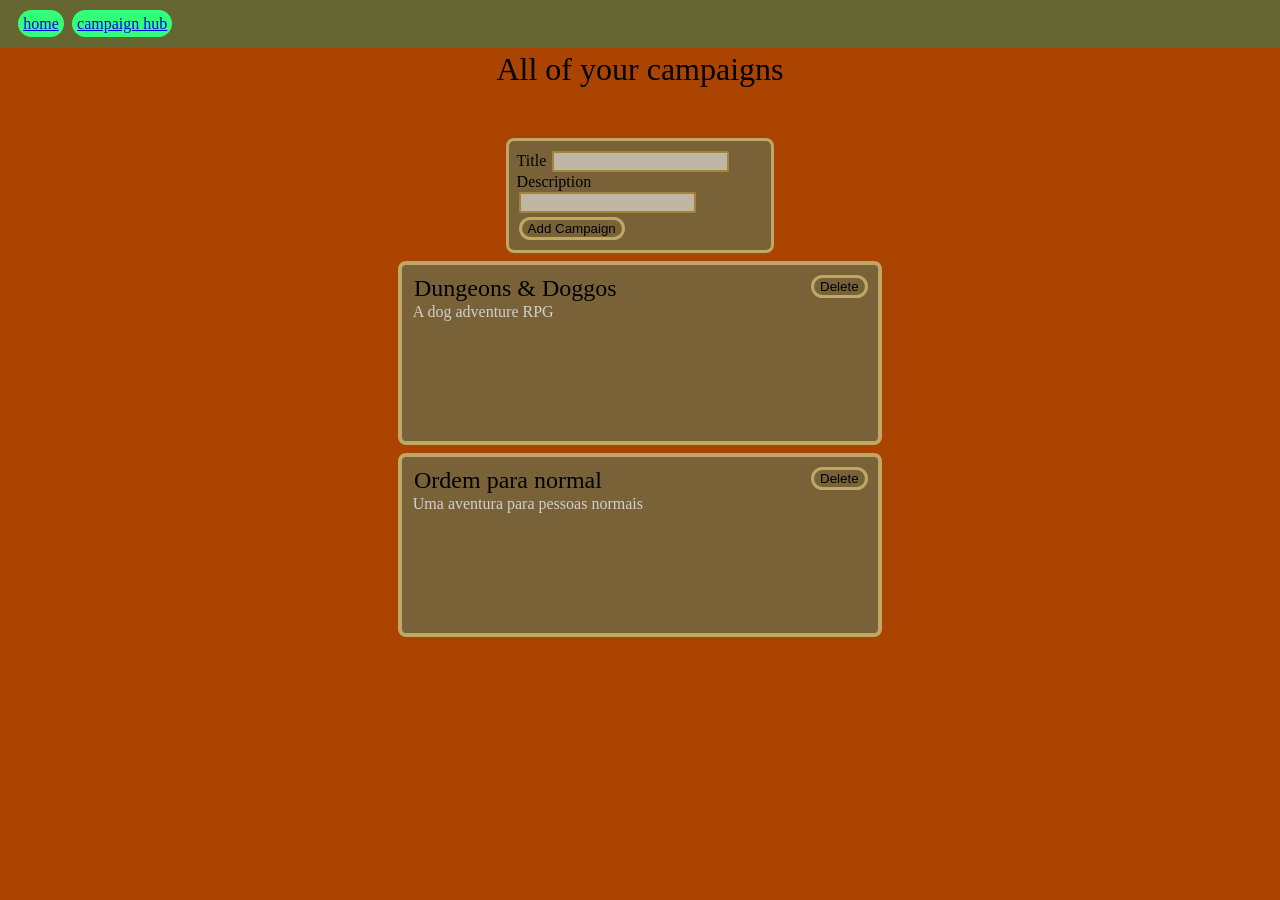
==== campaign-hub.html @ 593c9780 "feat: better style for campaign hub" ====
<!DOCTYPE html>
<html lang="en">
    <head>
        <meta charset="UTF-8">
        <meta name="viewport" content="width=device-width, initial-scale=1">
        <title></title>
        <link href="css/reset.css" rel="stylesheet">
        <link href="css/style.css" rel="stylesheet">
        <link href="css/pages/campaign-hub.css" rel="stylesheet">

        <script type="module" src="js/pages/campaign-hub.js"></script>
    </head>
    <body>
        <header>
            <a href="index.html">home</a>
            <a href="campaign-hub.html">campaign hub</a>
        </header>

        <main>
            <h1>All of your campaigns</h1>
            <section>
                <div class="margin">
                    <form id="add-campaign-form">
                        <div>
                            <label for="add-campaign-title">Title</label>
                            <input
                                type="text"
                                id="add-campaign-title"
                                name="title"
                                required
                            >
                        </div>

                        <div>
                            <label for="add-campaign-description">Description</label>
                            <input
                                type="text"
                                id="add-campaign-description"
                                name="description"
                                required
                            >
                        </div>

                        <button type="submit">Add Campaign</button>
                    </form>

                    <div id="campaign-list"></div>
                </div>
            </section>
        </main>
    </body>
</html>
---- css/style.css ----
body {
    background-color: #A40;
}

h1 {
	font-size: 2rem;
}

h2 {
	font-size: 1.5rem;
}

h1, h2, h3, h4, h5, h6, p, span, a, button, input {
	margin: 0.15em;
}

header {
	padding: 1rem;
	background-color: #663;
}

header a {
    background-color: #3F7;
    border-radius: 2rem;
    padding: 0.3rem;
}
---- css/pages/campaign-hub.css ----
button {
	background-color: #7a6238;
	border: 0.2rem solid #bfa867;
	border-radius: 1rem;
}

button:hover {
	background-color: #Aa9268;
}

input {
	background-color: #bfb6a6;
	border: 0.15rem solid #a18538;
	border-radius: 0.1rem;
}

main h1 {
	text-align: center;
}

main section{
	padding: 0.5rem;
	margin: 0 20% 0 20%;
}

.margin {
	margin: 2.5rem;
}

#campaign-list {
	display: flex;
	align-items: center;
	flex-direction: column;
	gap: 0.5rem;
	padding: 0.5rem;
}

.campaign-card {
	padding: 0.5rem;
	border-radius: 0.5rem;
	border: 0.3rem solid #bfa867;
	background-color: #7a6238;
	height: 7rem;

	position: relative;

	p {
		color: #CFCFCF;
	}

	.oncorner {
		position: absolute; 
		right: 0.5rem;
		top: 0.5rem;
	}

	width: min(30rem,70%);
	height: 10rem;
}

.campaign-card {
    cursor: pointer;

    transition: transform 0.2s;
}

.campaign-card:hover {
    transform: translateY(-2px) scale(1.02);

}

#add-campaign-form {
	padding: 0.5rem;
	border-radius: 0.5rem;
	border: 0.2rem solid #bfa867;
	background-color: #7a6238;


	margin: 0 30% 0 30%;
	position: sticky;
	top: 0.5rem;
	z-index: 999; 
}
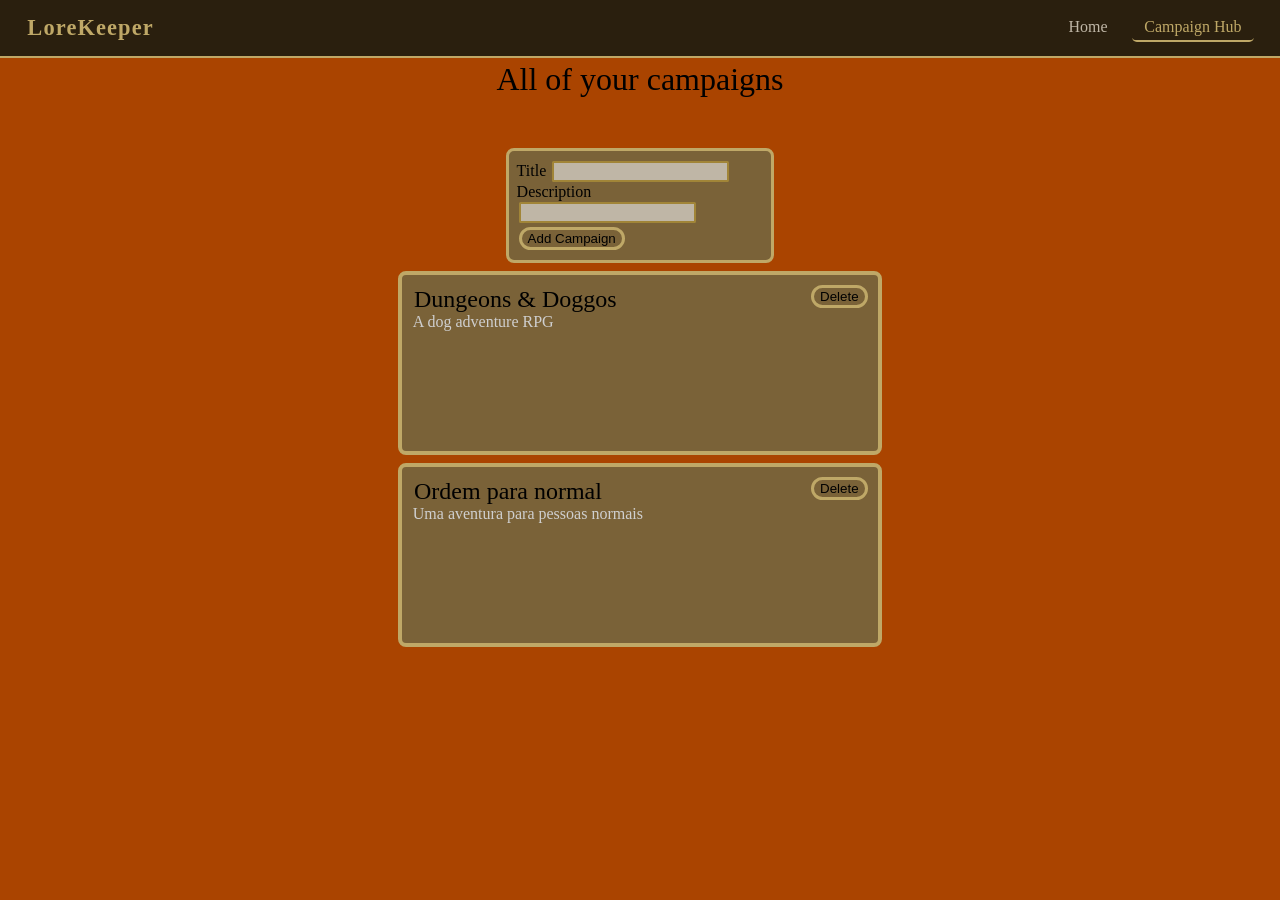
==== commit f4e47097: "feat: enhanced header" ====
--- a/campaign-hub.html
+++ b/campaign-hub.html
@@ -12,8 +12,11 @@
     </head>
     <body>
         <header>
-            <a href="index.html">home</a>
-            <a href="campaign-hub.html">campaign hub</a>
+            <a class="brand" href="index.html">LoreKeeper</a>
+            <nav>
+                <a href="index.html">Home</a>
+                <a class="active" href="campaign-hub.html">Campaign Hub</a>
+            </nav>
         </header>
 
         <main>
--- a/css/style.css
+++ b/css/style.css
@@ -15,12 +15,41 @@
 }
 
 header {
-	padding: 1rem;
-	background-color: #663;
+    padding: 0.75rem 1.5rem;
+    background-color: #2a1f0e;
+    border-bottom: 0.15rem solid #bfa867;
+    display: flex;
+    align-items: center;
+    justify-content: space-between;
 }
 
-header a {
-    background-color: #3F7;
-    border-radius: 2rem;
-    padding: 0.3rem;
+header .brand {
+    color: #bfa867;
+    font-size: 1.4rem;
+    font-weight: bold;
+    text-decoration: none;
+    letter-spacing: 0.05em;
 }
+
+header nav {
+    display: flex;
+    gap: 0.5rem;
+}
+
+header nav a {
+    color: #bfb6a6;
+    text-decoration: none;
+    padding: 0.3rem 0.75rem;
+    border-radius: 0.3rem;
+    transition: background-color 0.15s, color 0.15s;
+}
+
+header nav a:hover {
+    background-color: #7a6238;
+    color: #f0e8d0;
+}
+
+header nav a.active {
+    color: #bfa867;
+    border-bottom: 0.15rem solid #bfa867;
+}
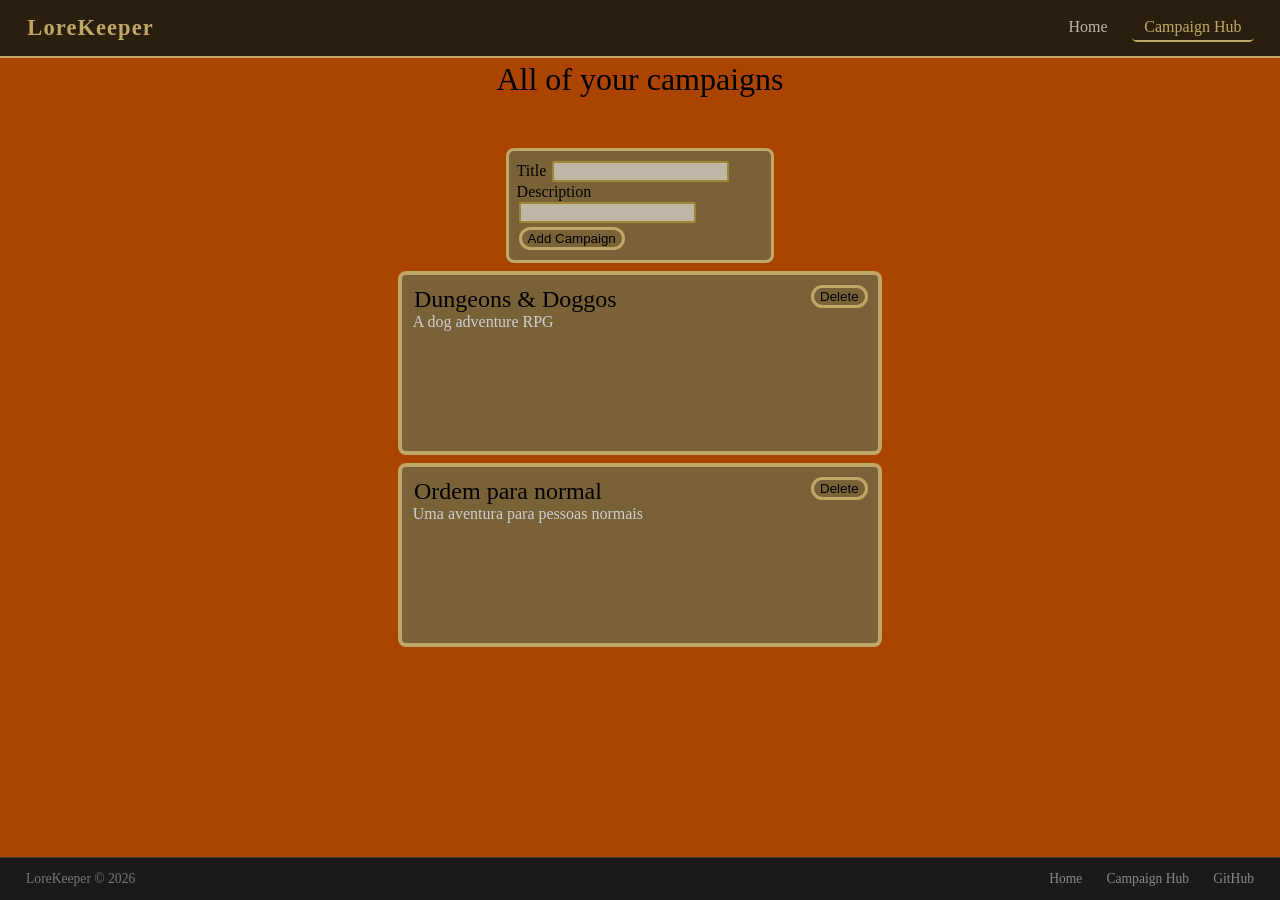
==== commit 0d77dd73: "feat: footer added" ====
--- a/campaign-hub.html
+++ b/campaign-hub.html
@@ -51,6 +51,15 @@
                 </div>
             </section>
         </main>
+
+        <footer>
+            <span>LoreKeeper &copy; 2026</span>
+            <nav>
+                <a href="index.html">Home</a>
+                <a href="campaign-hub.html">Campaign Hub</a>
+                <a href="https://github.com/Thales3006/LoreKeeper" target="_blank" rel="noopener">GitHub</a>
+            </nav>
+        </footer>
     </body>
 </html>
 
--- a/css/style.css
+++ b/css/style.css
@@ -1,5 +1,35 @@
 body {
     background-color: #A40;
+    display: flex;
+    flex-direction: column;
+    min-height: 100vh;
+}
+
+footer {
+    margin-top: auto;
+    padding: 0.75rem 1.5rem;
+    background-color: #1c1a18;
+    border-top: 0.1rem solid #3a3a3a;
+    color: #777;
+    font-size: 0.85rem;
+    display: flex;
+    align-items: center;
+    justify-content: space-between;
+}
+
+footer a {
+    color: #888;
+    text-decoration: none;
+    transition: color 0.15s;
+}
+
+footer a:hover {
+    color: #bfb6a6;
+}
+
+footer nav {
+    display: flex;
+    gap: 1.25rem;
 }
 
 h1 {
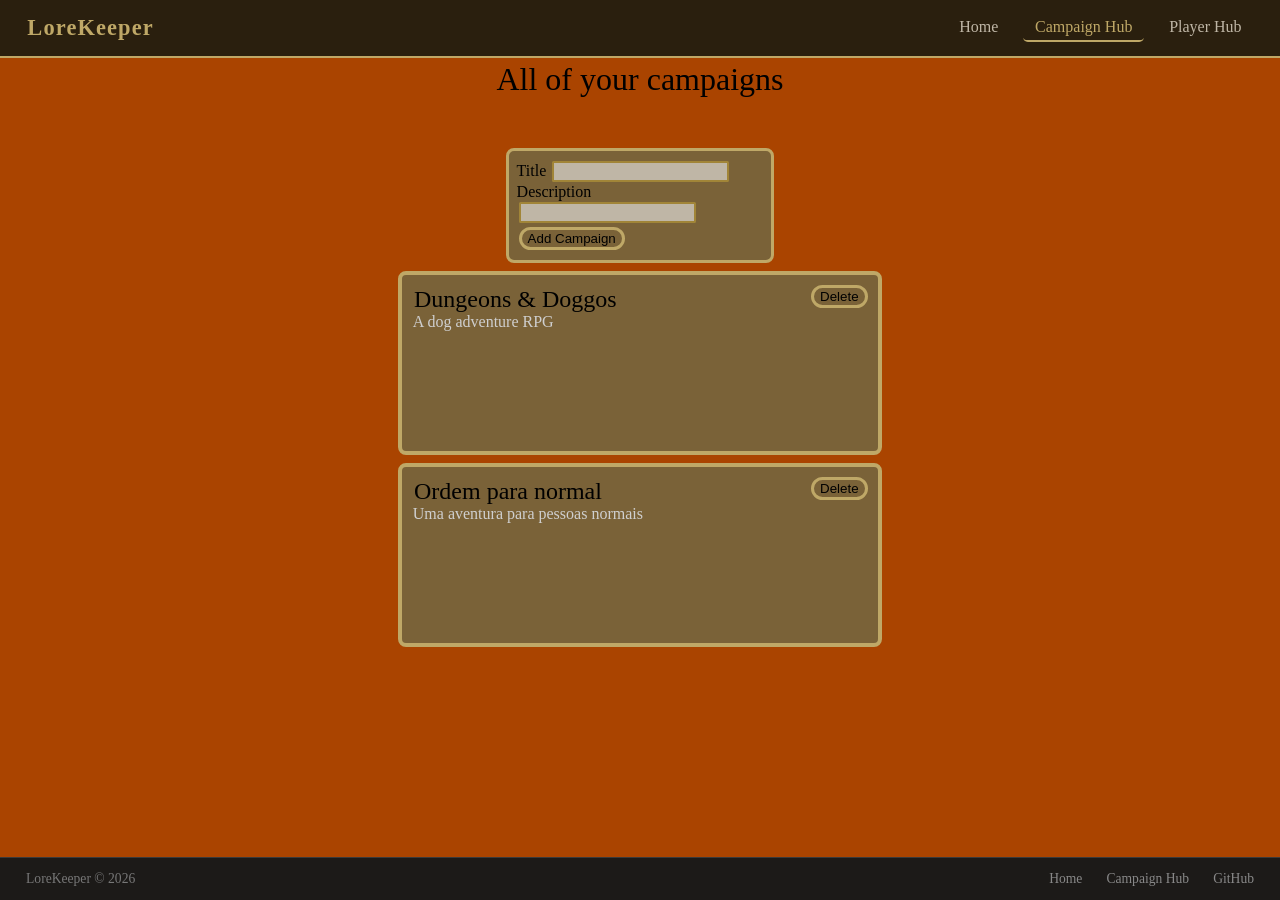
==== commit 6fe0ce30: "feat: initial implementation for player page and player CRUD" ====
--- a/campaign-hub.html
+++ b/campaign-hub.html
@@ -16,6 +16,7 @@
             <nav>
                 <a href="index.html">Home</a>
                 <a class="active" href="campaign-hub.html">Campaign Hub</a>
+                <a href="player-hub.html">Player Hub</a>
             </nav>
         </header>
 
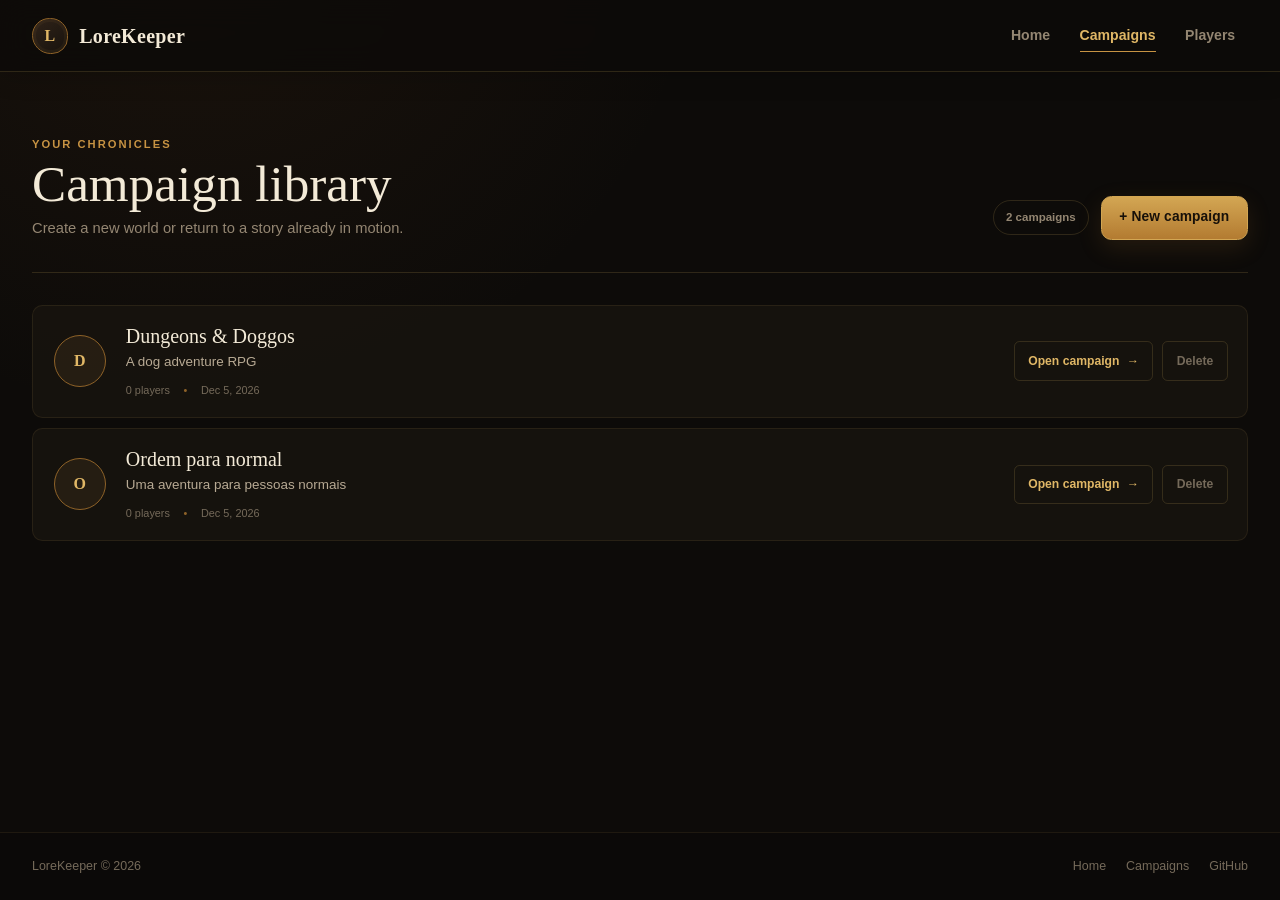
==== commit 8c66641e: "feat: implement dashboard" ====
--- a/campaign-hub.html
+++ b/campaign-hub.html
@@ -3,64 +3,81 @@
     <head>
         <meta charset="UTF-8">
         <meta name="viewport" content="width=device-width, initial-scale=1">
-        <title></title>
+        <meta name="description" content="Create and manage your tabletop campaigns with LoreKeeper.">
+        <title>Campaigns | LoreKeeper</title>
         <link href="css/reset.css" rel="stylesheet">
         <link href="css/style.css" rel="stylesheet">
-        <link href="css/pages/campaign-hub.css" rel="stylesheet">
-
-        <script type="module" src="js/pages/campaign-hub.js"></script>
+        <link href="css/pages/campaign-hub.css?v=4" rel="stylesheet">
+        <script type="module" src="js/pages/campaign-hub.js?v=4"></script>
     </head>
     <body>
-        <header>
-            <a class="brand" href="index.html">LoreKeeper</a>
-            <nav>
+        <header class="site-header">
+            <a class="brand" href="index.html" aria-label="LoreKeeper home">
+                <span class="brand-mark" aria-hidden="true">L</span>
+                <span>LoreKeeper</span>
+            </a>
+            <nav aria-label="Main navigation">
                 <a href="index.html">Home</a>
-                <a class="active" href="campaign-hub.html">Campaign Hub</a>
-                <a href="player-hub.html">Player Hub</a>
+                <a class="active" href="campaign-hub.html">Campaigns</a>
+                <a href="player-hub.html">Players</a>
             </nav>
         </header>
 
-        <main>
-            <h1>All of your campaigns</h1>
-            <section>
-                <div class="margin">
-                    <form id="add-campaign-form">
-                        <div>
-                            <label for="add-campaign-title">Title</label>
-                            <input
-                                type="text"
-                                id="add-campaign-title"
-                                name="title"
-                                required
-                            >
-                        </div>
+        <main class="hub-main">
+            <div class="page-shell">
+                <section class="page-heading">
+                    <div>
+                        <p class="eyebrow">Your chronicles</p>
+                        <h1>Campaign library</h1>
+                        <p>Create a new world or return to a story already in motion.</p>
+                    </div>
+                    <div class="heading-actions">
+                        <span id="campaign-total" class="count-badge">0 campaigns</span>
+                        <button class="button button-primary" id="open-campaign-form" type="button">+ New campaign</button>
+                    </div>
+                </section>
 
-                        <div>
-                            <label for="add-campaign-description">Description</label>
-                            <input
-                                type="text"
-                                id="add-campaign-description"
-                                name="description"
-                                required
-                            >
-                        </div>
+                <section class="campaign-library" aria-label="Your campaigns">
+                    <div id="campaign-list" class="campaign-list"></div>
+                </section>
+            </div>
+        </main>
 
-                        <button type="submit">Add Campaign</button>
-                    </form>
+        <dialog id="campaign-form-dialog" class="campaign-form-dialog" aria-labelledby="campaign-form-title">
+            <form id="add-campaign-form">
+                <div class="dialog-heading">
+                    <div>
+                        <p class="eyebrow">New adventure</p>
+                        <h2 id="campaign-form-title">Create a campaign</h2>
+                        <p>Start with the essentials. Players can be added from the dashboard.</p>
+                    </div>
+                    <button class="icon-button" id="close-campaign-form" type="button" aria-label="Close form">×</button>
+                </div>
 
-                    <div id="campaign-list"></div>
+                <div class="field">
+                    <label for="add-campaign-title">Campaign title</label>
+                    <input type="text" id="add-campaign-title" name="title" maxlength="80" placeholder="The Ashen Crown" required>
                 </div>
-            </section>
-        </main>
+
+                <div class="field">
+                    <label for="add-campaign-description">Description</label>
+                    <textarea id="add-campaign-description" name="description" rows="4" maxlength="600" placeholder="What awaits your party?" required></textarea>
+                </div>
+
+                <div class="dialog-actions">
+                    <button class="button button-ghost" id="cancel-campaign-form" type="button">Cancel</button>
+                    <button class="button button-primary" type="submit">Create campaign</button>
+                </div>
+            </form>
+        </dialog>
 
         <footer>
             <span>LoreKeeper &copy; 2026</span>
-            <nav>
+            <nav aria-label="Footer navigation">
                 <a href="index.html">Home</a>
-                <a href="campaign-hub.html">Campaign Hub</a>
+                <a href="campaign-hub.html">Campaigns</a>
                 <a href="https://github.com/Thales3006/LoreKeeper" target="_blank" rel="noopener">GitHub</a>
             </nav>
         </footer>
     </body>
 </html>
-
--- a/css/style.css
+++ b/css/style.css
@@ -1,85 +1,252 @@
+:root {
+    color-scheme: dark;
+    --bg: #0d0b09;
+    --bg-soft: #12100d;
+    --surface: #191510;
+    --surface-raised: #211b15;
+    --surface-hover: #292018;
+    --cream: #f3ead7;
+    --text: #d9cfbd;
+    --text-soft: #b8aa94;
+    --text-muted: #948672;
+    --text-dim: #756a5a;
+    --gold: #c79343;
+    --gold-light: #e0b766;
+    --gold-dark: #8e6228;
+    --gold-wash: rgba(199, 147, 67, 0.09);
+    --danger: #c96d5f;
+    --danger-wash: rgba(201, 109, 95, 0.09);
+    --border: rgba(224, 183, 102, 0.16);
+    --border-subtle: rgba(224, 183, 102, 0.09);
+    --border-strong: rgba(224, 183, 102, 0.34);
+    --radius-sm: 0.35rem;
+    --radius-md: 0.65rem;
+    --radius-lg: 0.9rem;
+    --radius-xl: 1.2rem;
+    --shadow-md: 0 10px 30px rgba(0, 0, 0, 0.24);
+    --shadow-lg: 0 18px 55px rgba(0, 0, 0, 0.38);
+    --font-display: Georgia, "Times New Roman", serif;
+    --font-body: Inter, ui-sans-serif, -apple-system, BlinkMacSystemFont, "Segoe UI", sans-serif;
+}
+
+* { box-sizing: border-box; }
+
+html { scroll-behavior: smooth; }
+
 body {
-    background-color: #A40;
+    min-width: 20rem;
+    min-height: 100vh;
     display: flex;
     flex-direction: column;
-    min-height: 100vh;
-}
+    background:
+        radial-gradient(circle at 15% -10%, rgba(130, 78, 33, 0.12), transparent 32rem),
+        var(--bg);
+    color: var(--text);
+    font-family: var(--font-body);
+    line-height: 1.5;
+    -webkit-font-smoothing: antialiased;
+}
+
+button, input, textarea, select { font: inherit; }
+button, a { -webkit-tap-highlight-color: transparent; }
+
+button:focus-visible,
+a:focus-visible,
+input:focus-visible,
+textarea:focus-visible,
+select:focus-visible {
+    outline: 2px solid var(--gold-light);
+    outline-offset: 3px;
+}
+
+h1, h2, h3, h4 { color: var(--cream); }
+h1, h2 { font-family: var(--font-display); }
+h1 { font-size: clamp(2.2rem, 5vw, 4rem); line-height: 1.05; }
+h2 { font-size: clamp(1.35rem, 2.5vw, 1.75rem); line-height: 1.2; }
+
+.site-header,
+body > header {
+    position: sticky;
+    z-index: 100;
+    top: 0;
+    min-height: 4.5rem;
+    display: flex;
+    align-items: center;
+    justify-content: space-between;
+    gap: 2rem;
+    padding: 0.7rem max(1.25rem, calc((100vw - 76rem) / 2));
+    border-bottom: 1px solid var(--border);
+    background: rgba(13, 11, 9, 0.88);
+    box-shadow: 0 5px 24px rgba(0, 0, 0, 0.18);
+    backdrop-filter: blur(14px);
+}
+
+.brand {
+    display: inline-flex;
+    align-items: center;
+    gap: 0.7rem;
+    color: var(--cream);
+    font-family: var(--font-display);
+    font-size: 1.25rem;
+    font-weight: 700;
+    letter-spacing: 0.015em;
+    text-decoration: none;
+}
+
+.brand-mark {
+    width: 2.25rem;
+    height: 2.25rem;
+    display: grid;
+    place-items: center;
+    border: 1px solid var(--gold-dark);
+    border-radius: 50% 50% 46% 54%;
+    background: linear-gradient(145deg, #302319, #17120d);
+    color: var(--gold-light);
+    font-size: 1rem;
+    box-shadow: inset 0 0 0 3px rgba(199, 147, 67, 0.06);
+}
+
+body > header nav { display: flex; align-items: center; gap: 0.25rem; }
+
+body > header nav a {
+    position: relative;
+    padding: 0.55rem 0.8rem;
+    border-radius: var(--radius-sm);
+    color: var(--text-muted);
+    font-size: 0.88rem;
+    font-weight: 650;
+    text-decoration: none;
+    transition: color 160ms ease, background 160ms ease;
+}
+
+body > header nav a:hover { background: var(--gold-wash); color: var(--cream); }
+body > header nav a.active { color: var(--gold-light); }
+
+body > header nav a.active::after {
+    content: "";
+    position: absolute;
+    right: 0.8rem;
+    bottom: 0.18rem;
+    left: 0.8rem;
+    height: 1px;
+    background: var(--gold);
+}
+
+.page-shell { width: min(76rem, calc(100% - 2.5rem)); margin-inline: auto; }
+
+.eyebrow {
+    color: var(--gold);
+    font-size: 0.7rem;
+    font-weight: 800;
+    letter-spacing: 0.18em;
+    text-transform: uppercase;
+}
+
+.panel {
+    border: 1px solid var(--border);
+    border-radius: var(--radius-lg);
+    background: linear-gradient(145deg, rgba(31, 26, 20, 0.92), rgba(21, 18, 14, 0.95));
+    box-shadow: var(--shadow-md);
+}
+
+.button {
+    min-height: 2.75rem;
+    display: inline-flex;
+    align-items: center;
+    justify-content: center;
+    gap: 0.5rem;
+    padding: 0.65rem 1.1rem;
+    border: 1px solid transparent;
+    border-radius: var(--radius-md);
+    font-size: 0.86rem;
+    font-weight: 750;
+    letter-spacing: 0.01em;
+    text-decoration: none;
+    cursor: pointer;
+    transition: transform 160ms ease, border-color 160ms ease, background 160ms ease, color 160ms ease;
+}
+
+.button:hover:not(:disabled) { transform: translateY(-1px); }
+.button:disabled { cursor: not-allowed; opacity: 0.45; }
+.button-primary { border-color: #d3a653; background: linear-gradient(180deg, #d3a653, #b37b31); color: #171009; box-shadow: 0 8px 24px rgba(180, 121, 45, 0.15); }
+.button-primary:hover:not(:disabled) { background: linear-gradient(180deg, #e0b766, #c78e3d); }
+.button-secondary { border-color: var(--border-strong); background: var(--surface-raised); color: var(--gold-light); }
+.button-secondary:hover:not(:disabled), .button-ghost:hover:not(:disabled) { border-color: var(--gold-dark); background: var(--gold-wash); }
+.button-ghost { border-color: var(--border); background: transparent; color: var(--text-soft); }
+.button-danger { border-color: rgba(201, 109, 95, 0.25); background: var(--danger-wash); color: #df9387; }
+.button-danger:hover:not(:disabled) { border-color: var(--danger); background: rgba(201, 109, 95, 0.15); }
+
+.icon-button {
+    width: 2.45rem;
+    height: 2.45rem;
+    display: grid;
+    flex-shrink: 0;
+    place-items: center;
+    padding: 0;
+    border: 1px solid var(--border);
+    border-radius: 50%;
+    background: transparent;
+    color: var(--text-muted);
+    font-size: 1.35rem;
+    line-height: 1;
+    cursor: pointer;
+}
+
+.icon-button:hover { border-color: var(--border-strong); color: var(--cream); }
+
+.text-link { color: var(--gold); font-size: 0.82rem; font-weight: 700; text-decoration: none; white-space: nowrap; }
+.text-link:hover { color: var(--gold-light); }
+
+.field { display: grid; gap: 0.45rem; }
+.field label, .field legend { color: var(--cream); font-size: 0.84rem; font-weight: 700; }
+.field small { color: var(--text-dim); font-size: 0.76rem; line-height: 1.4; }
+
+input, textarea, select {
+    width: 100%;
+    border: 1px solid var(--border);
+    border-radius: var(--radius-md);
+    background: #100e0b;
+    color: var(--cream);
+    transition: border-color 160ms ease, box-shadow 160ms ease;
+}
+
+input, select { min-height: 2.85rem; padding: 0.65rem 0.8rem; }
+textarea { min-height: 7rem; padding: 0.75rem 0.8rem; line-height: 1.6; resize: vertical; }
+input::placeholder, textarea::placeholder { color: #5f5649; }
+input:hover, textarea:hover, select:hover { border-color: rgba(224, 183, 102, 0.25); }
+input:focus, textarea:focus, select:focus { border-color: var(--gold); outline: 0; box-shadow: 0 0 0 3px var(--gold-wash); }
+input:disabled, textarea:disabled, select:disabled { color: var(--text-muted); cursor: default; opacity: 0.78; }
 
 footer {
+    min-height: 4.25rem;
     margin-top: auto;
-    padding: 0.75rem 1.5rem;
-    background-color: #1c1a18;
-    border-top: 0.1rem solid #3a3a3a;
-    color: #777;
-    font-size: 0.85rem;
+    padding: 1rem max(1.25rem, calc((100vw - 76rem) / 2));
+    border-top: 1px solid var(--border-subtle);
+    background: #0b0908;
+    color: var(--text-dim);
+    font-size: 0.78rem;
     display: flex;
     align-items: center;
     justify-content: space-between;
-}
-
-footer a {
-    color: #888;
-    text-decoration: none;
-    transition: color 0.15s;
-}
-
-footer a:hover {
-    color: #bfb6a6;
-}
-
-footer nav {
-    display: flex;
-    gap: 1.25rem;
-}
-
-h1 {
-	font-size: 2rem;
-}
-
-h2 {
-	font-size: 1.5rem;
-}
-
-h1, h2, h3, h4, h5, h6, p, span, a, button, input {
-	margin: 0.15em;
-}
-
-header {
-    padding: 0.75rem 1.5rem;
-    background-color: #2a1f0e;
-    border-bottom: 0.15rem solid #bfa867;
-    display: flex;
-    align-items: center;
-    justify-content: space-between;
-}
-
-header .brand {
-    color: #bfa867;
-    font-size: 1.4rem;
-    font-weight: bold;
-    text-decoration: none;
-    letter-spacing: 0.05em;
-}
-
-header nav {
-    display: flex;
-    gap: 0.5rem;
-}
-
-header nav a {
-    color: #bfb6a6;
-    text-decoration: none;
-    padding: 0.3rem 0.75rem;
-    border-radius: 0.3rem;
-    transition: background-color 0.15s, color 0.15s;
-}
-
-header nav a:hover {
-    background-color: #7a6238;
-    color: #f0e8d0;
-}
-
-header nav a.active {
-    color: #bfa867;
-    border-bottom: 0.15rem solid #bfa867;
-}
+    gap: 1rem;
+}
+
+footer nav { display: flex; gap: 1.25rem; }
+footer a { color: var(--text-dim); text-decoration: none; }
+footer a:hover { color: var(--gold-light); }
+
+[hidden] { display: none !important; }
+
+@media (prefers-reduced-motion: reduce) {
+    *, *::before, *::after { scroll-behavior: auto !important; transition-duration: 0.01ms !important; animation-duration: 0.01ms !important; animation-iteration-count: 1 !important; }
+}
+
+@media (max-width: 600px) {
+    .site-header, body > header { min-height: 4rem; padding-inline: 1rem; gap: 0.75rem; }
+    .brand > span:last-child { display: none; }
+    body > header nav { gap: 0; }
+    body > header nav a { padding-inline: 0.55rem; font-size: 0.78rem; }
+    body > header nav a.active::after { right: 0.55rem; left: 0.55rem; }
+    .page-shell { width: min(100% - 1.5rem, 76rem); }
+    footer { align-items: flex-start; flex-direction: column; }
+}
--- a/css/pages/campaign-hub.css
+++ b/css/pages/campaign-hub.css
@@ -1,83 +1,378 @@
-button {
-	background-color: #7a6238;
-	border: 0.2rem solid #bfa867;
-	border-radius: 1rem;
-}
-
-button:hover {
-	background-color: #Aa9268;
-}
-
-input {
-	background-color: #bfb6a6;
-	border: 0.15rem solid #a18538;
-	border-radius: 0.1rem;
-}
-
-main h1 {
-	text-align: center;
-}
-
-main section{
-	padding: 0.5rem;
-	margin: 0 20% 0 20%;
-}
-
-.margin {
-	margin: 2.5rem;
-}
-
-#campaign-list {
-	display: flex;
-	align-items: center;
-	flex-direction: column;
-	gap: 0.5rem;
-	padding: 0.5rem;
+.hub-main {
+    flex: 1;
+    padding: clamp(2rem, 5vw, 4rem) 0 5rem;
+}
+
+.page-heading {
+    display: flex;
+    align-items: flex-end;
+    justify-content: space-between;
+    gap: 2rem;
+    margin-bottom: 2rem;
+    padding-bottom: 2rem;
+    border-bottom: 1px solid var(--border);
+}
+
+.page-heading h1 {
+    margin: 0.35rem 0 0.45rem;
+    font-size: clamp(2.3rem, 4vw, 3.25rem);
+    line-height: 1;
+}
+
+.page-heading > div:first-child > p:last-child {
+    max-width: 31rem;
+    color: var(--text-muted);
+    font-size: 0.92rem;
+    line-height: 1.55;
+}
+
+.heading-actions {
+    display: flex;
+    flex-shrink: 0;
+    align-items: center;
+    gap: 0.75rem;
+}
+
+.count-badge {
+    padding: 0.48rem 0.75rem;
+    border: 1px solid var(--border);
+    border-radius: 999px;
+    color: var(--text-muted);
+    font-size: 0.72rem;
+    font-weight: 700;
+    white-space: nowrap;
+}
+
+.campaign-library {
+    width: 100%;
+}
+
+.campaign-list {
+    display: grid;
+    gap: 0.65rem;
 }
 
 .campaign-card {
-	padding: 0.5rem;
-	border-radius: 0.5rem;
-	border: 0.3rem solid #bfa867;
-	background-color: #7a6238;
-	height: 7rem;
-
-	position: relative;
-
-	p {
-		color: #CFCFCF;
-	}
-
-	.oncorner {
-		position: absolute; 
-		right: 0.5rem;
-		top: 0.5rem;
-	}
-
-	width: min(30rem,70%);
-	height: 10rem;
-}
-
-.campaign-card {
+    min-width: 0;
+    display: grid;
+    grid-template-columns: minmax(0, 1fr) auto;
+    align-items: center;
+    overflow: hidden;
+    border: 1px solid var(--border-subtle);
+    border-radius: var(--radius-md);
+    background: rgba(25, 21, 16, 0.72);
+    transition: border-color 160ms ease, background 160ms ease;
+}
+
+.campaign-card:hover {
+    border-color: var(--border-strong);
+    background: var(--surface-raised);
+}
+
+/* Keeps cards usable while a browser tab still has the legacy renderer in memory. */
+.campaign-card > h2 {
+    align-self: end;
+    padding: 1rem 1.2rem 0.15rem;
+    color: var(--cream);
+    font-family: var(--font-display);
+    font-size: 1.2rem;
+}
+
+.campaign-card > p {
+    grid-column: 1;
+    padding: 0 1.2rem 1rem;
+    color: var(--text-soft);
+    font-size: 0.84rem;
+}
+
+.campaign-card > .oncorner {
+    grid-column: 2;
+    grid-row: 1 / 3;
+    align-self: center;
+    justify-self: end;
+    width: auto;
+    min-height: 2.45rem;
+    margin-right: 1rem;
+    padding: 0.55rem 0.85rem;
+    border: 1px solid rgba(201, 109, 95, 0.25);
+    border-radius: var(--radius-sm);
+    background: transparent;
+    color: var(--text-dim);
+    font-size: 0.76rem;
     cursor: pointer;
-
-    transition: transform 0.2s;
-}
-
-.campaign-card:hover {
-    transform: translateY(-2px) scale(1.02);
-
-}
-
-#add-campaign-form {
-	padding: 0.5rem;
-	border-radius: 0.5rem;
-	border: 0.2rem solid #bfa867;
-	background-color: #7a6238;
-
-
-	margin: 0 30% 0 30%;
-	position: sticky;
-	top: 0.5rem;
-	z-index: 999; 
-} 
+}
+
+.campaign-card > .oncorner:hover {
+    background: var(--danger-wash);
+    color: var(--danger);
+}
+
+.campaign-card-body {
+    min-width: 0;
+    display: grid;
+    grid-template-columns: 3.25rem minmax(0, 1fr);
+    align-items: center;
+    gap: 1.25rem;
+    padding: 1.15rem 1.3rem;
+}
+
+.campaign-sigil {
+    width: 3.25rem;
+    height: 3.25rem;
+    display: grid;
+    place-items: center;
+    border: 1px solid var(--gold-dark);
+    border-radius: 50%;
+    background: var(--gold-wash);
+    color: var(--gold-light);
+    font: 700 1rem var(--font-display);
+}
+
+.campaign-card-copy {
+    min-width: 0;
+}
+
+.campaign-card h3 {
+    margin-bottom: 0.25rem;
+    overflow: hidden;
+    color: var(--cream);
+    font-family: var(--font-display);
+    font-size: 1.25rem;
+    line-height: 1.2;
+    text-overflow: ellipsis;
+    white-space: nowrap;
+}
+
+.campaign-card h3 a {
+    color: inherit;
+    text-decoration: none;
+}
+
+.campaign-card h3 a:hover {
+    color: var(--gold-light);
+}
+
+.campaign-card-copy > p {
+    overflow: hidden;
+    color: var(--text-soft);
+    font-size: 0.84rem;
+    line-height: 1.45;
+    text-overflow: ellipsis;
+    white-space: nowrap;
+}
+
+.campaign-meta {
+    display: flex;
+    flex-wrap: wrap;
+    gap: 0.85rem;
+    margin-top: 0.65rem;
+    color: var(--text-dim);
+    font-size: 0.68rem;
+}
+
+.campaign-meta span + span::before {
+    margin-right: 0.85rem;
+    color: var(--gold-dark);
+    content: "•";
+}
+
+.campaign-card-actions {
+    display: flex;
+    align-items: center;
+    gap: 0.55rem;
+    padding: 1rem 1.2rem 1rem 0;
+}
+
+.card-open-link,
+.card-delete {
+    min-height: 2.45rem;
+    display: inline-flex;
+    align-items: center;
+    justify-content: center;
+    gap: 0.45rem;
+    padding: 0.55rem 0.85rem;
+    border: 1px solid var(--border);
+    border-radius: var(--radius-sm);
+    background: transparent;
+    font-size: 0.76rem;
+    font-weight: 750;
+    line-height: 1;
+    text-decoration: none;
+    white-space: nowrap;
+    cursor: pointer;
+}
+
+.card-open-link {
+    color: var(--gold-light);
+}
+
+.card-open-link:hover {
+    border-color: var(--gold-dark);
+    background: var(--gold-wash);
+}
+
+.card-delete {
+    color: var(--text-dim);
+}
+
+.card-delete:hover {
+    border-color: rgba(201, 109, 95, 0.35);
+    background: var(--danger-wash);
+    color: var(--danger);
+}
+
+.library-empty {
+    display: grid;
+    justify-items: center;
+    padding: 5rem 1.5rem;
+    border: 1px dashed var(--border);
+    border-radius: var(--radius-lg);
+    text-align: center;
+}
+
+.library-empty > span {
+    margin-bottom: 1rem;
+    color: var(--gold-dark);
+    font-size: 2.5rem;
+}
+
+.library-empty h3 {
+    margin-bottom: 0.45rem;
+    font-family: var(--font-display);
+    font-size: 1.3rem;
+}
+
+.library-empty p {
+    color: var(--text-dim);
+    font-size: 0.85rem;
+}
+
+.campaign-form-dialog {
+    width: min(34rem, calc(100% - 2rem));
+    max-height: calc(100vh - 2rem);
+    overflow-y: auto;
+    padding: 0;
+    border: 1px solid var(--border-strong);
+    border-radius: var(--radius-xl);
+    background: #17130f;
+    color: var(--text);
+    box-shadow: 0 24px 80px rgba(0, 0, 0, 0.7);
+}
+
+.campaign-form-dialog::backdrop {
+    background: rgba(5, 4, 3, 0.78);
+    backdrop-filter: blur(5px);
+}
+
+.campaign-form-dialog form {
+    display: grid;
+    gap: 1.25rem;
+    padding: clamp(1.4rem, 4vw, 2rem);
+}
+
+.dialog-heading {
+    display: flex;
+    align-items: flex-start;
+    justify-content: space-between;
+    gap: 1rem;
+    padding-bottom: 0.5rem;
+}
+
+.dialog-heading h2 {
+    margin: 0.3rem 0 0.45rem;
+}
+
+.dialog-heading p:last-child {
+    max-width: 26rem;
+    color: var(--text-muted);
+    font-size: 0.8rem;
+    line-height: 1.55;
+}
+
+.dialog-actions {
+    display: flex;
+    justify-content: flex-end;
+    gap: 0.75rem;
+    padding-top: 0.25rem;
+}
+
+@media (max-width: 680px) {
+    .hub-main {
+        padding-top: 1.75rem;
+    }
+
+    .page-heading {
+        align-items: stretch;
+        flex-direction: column;
+        gap: 1.25rem;
+        padding-bottom: 1.5rem;
+    }
+
+    .heading-actions {
+        justify-content: space-between;
+    }
+
+    .heading-actions .button {
+        flex: 1;
+    }
+
+    .campaign-card {
+        grid-template-columns: 1fr;
+    }
+
+    .campaign-card-body {
+        grid-template-columns: 2.75rem minmax(0, 1fr);
+        gap: 0.9rem;
+        padding: 1rem;
+    }
+
+    .campaign-sigil {
+        width: 2.75rem;
+        height: 2.75rem;
+    }
+
+    .campaign-card h3 {
+        padding-right: 0.5rem;
+        font-size: 1.08rem;
+    }
+
+    .campaign-card-copy > p {
+        display: -webkit-box;
+        white-space: normal;
+        -webkit-box-orient: vertical;
+        -webkit-line-clamp: 2;
+    }
+
+    .campaign-card-actions {
+        justify-content: flex-end;
+        padding: 0.7rem 1rem;
+        border-top: 1px solid var(--border-subtle);
+        background: rgba(0, 0, 0, 0.1);
+    }
+}
+
+@media (max-width: 420px) {
+    .page-heading h1 {
+        font-size: 2.2rem;
+    }
+
+    .count-badge {
+        display: none;
+    }
+
+    .heading-actions .button {
+        width: 100%;
+    }
+
+    .campaign-meta span + span::before {
+        margin-right: 0.55rem;
+    }
+
+    .dialog-actions {
+        flex-direction: column-reverse;
+    }
+
+    .dialog-actions .button {
+        width: 100%;
+    }
+}
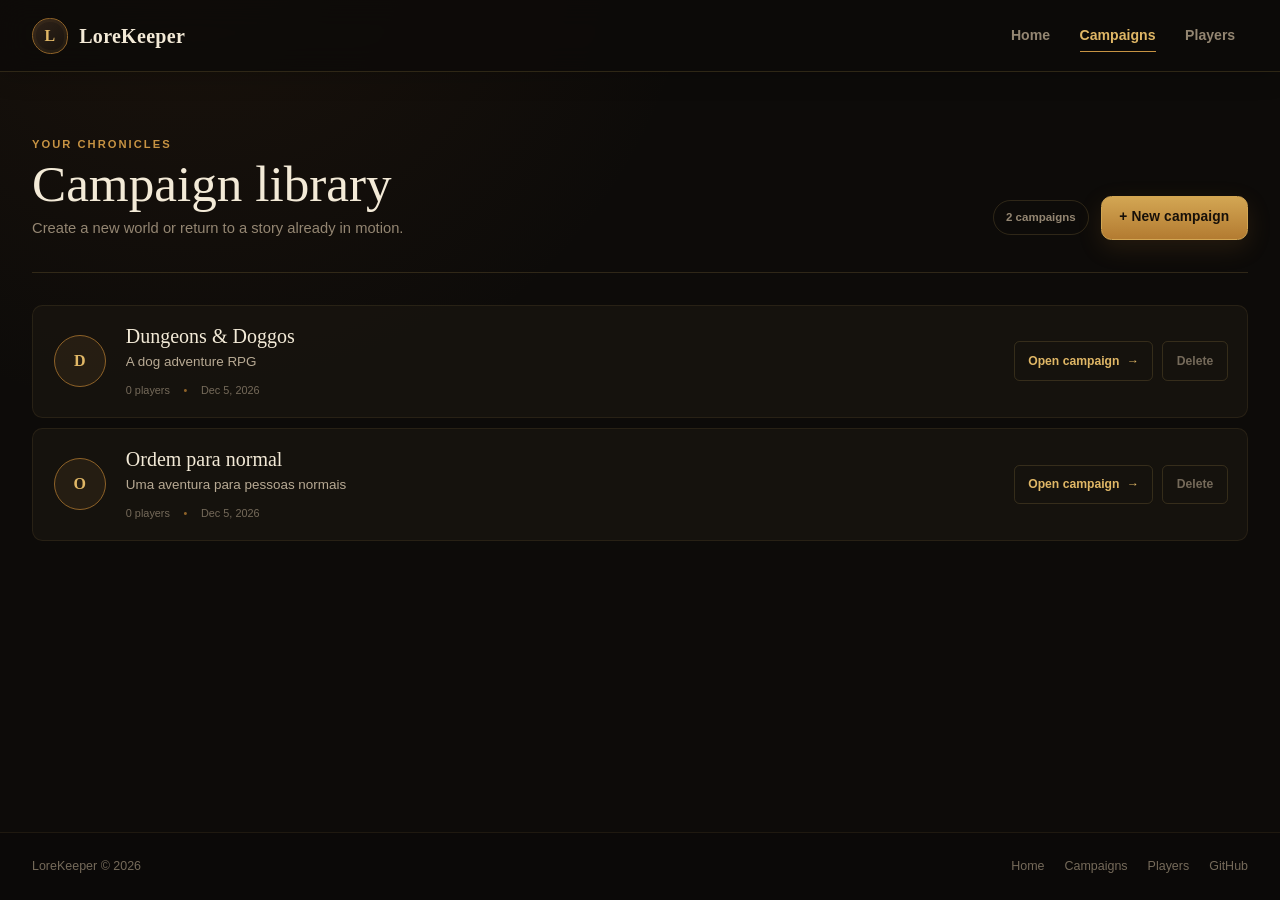
==== commit 363ca358: "add Players to footer navigation" ====
--- a/campaign-hub.html
+++ b/campaign-hub.html
@@ -76,6 +76,7 @@
             <nav aria-label="Footer navigation">
                 <a href="index.html">Home</a>
                 <a href="campaign-hub.html">Campaigns</a>
+                <a href="player-hub.html">Players</a>
                 <a href="https://github.com/Thales3006/LoreKeeper" target="_blank" rel="noopener">GitHub</a>
             </nav>
         </footer>
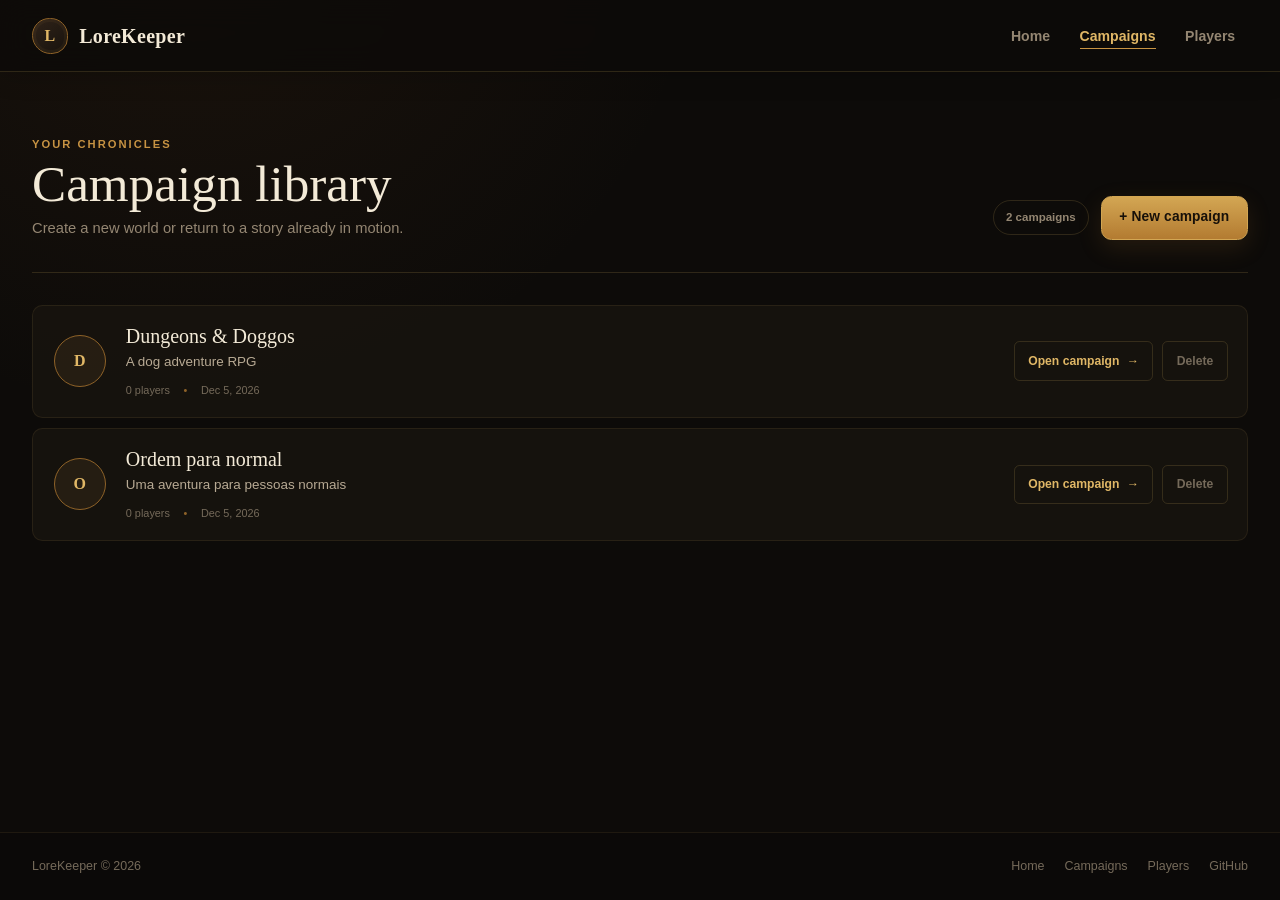
==== commit 928d593f: "enhance: turn html more semantic" ====
--- a/campaign-hub.html
+++ b/campaign-hub.html
@@ -17,15 +17,17 @@
                 <span>LoreKeeper</span>
             </a>
             <nav aria-label="Main navigation">
-                <a href="index.html">Home</a>
-                <a class="active" href="campaign-hub.html">Campaigns</a>
-                <a href="player-hub.html">Players</a>
+                <ul>
+                    <li><a href="index.html">Home</a></li>
+                    <li><a class="active" href="campaign-hub.html">Campaigns</a></li>
+                    <li><a href="player-hub.html">Players</a></li>
+                </ul>
             </nav>
         </header>
 
         <main class="hub-main">
             <div class="page-shell">
-                <section class="page-heading">
+                <header class="page-heading">
                     <div>
                         <p class="eyebrow">Your chronicles</p>
                         <h1>Campaign library</h1>
@@ -35,24 +37,24 @@
                         <span id="campaign-total" class="count-badge">0 campaigns</span>
                         <button class="button button-primary" id="open-campaign-form" type="button">+ New campaign</button>
                     </div>
-                </section>
+                </header>
 
                 <section class="campaign-library" aria-label="Your campaigns">
-                    <div id="campaign-list" class="campaign-list"></div>
+                    <ul id="campaign-list" class="campaign-list"></ul>
                 </section>
             </div>
         </main>
 
         <dialog id="campaign-form-dialog" class="campaign-form-dialog" aria-labelledby="campaign-form-title">
             <form id="add-campaign-form">
-                <div class="dialog-heading">
+                <header class="dialog-heading">
                     <div>
                         <p class="eyebrow">New adventure</p>
                         <h2 id="campaign-form-title">Create a campaign</h2>
                         <p>Start with the essentials. Players can be added from the dashboard.</p>
                     </div>
                     <button class="icon-button" id="close-campaign-form" type="button" aria-label="Close form">×</button>
-                </div>
+                </header>
 
                 <div class="field">
                     <label for="add-campaign-title">Campaign title</label>
@@ -61,7 +63,7 @@
 
                 <div class="field">
                     <label for="add-campaign-description">Description</label>
-                    <textarea id="add-campaign-description" name="description" rows="4" maxlength="600" placeholder="What awaits your party?" required></textarea>
+                    <textarea id="add-campaign-description" name="description" rows="4" maxlength="600" placeholder="A great kingdom in ruins begs for the aid of heroes..." required></textarea>
                 </div>
 
                 <div class="dialog-actions">
@@ -74,10 +76,12 @@
         <footer>
             <span>LoreKeeper &copy; 2026</span>
             <nav aria-label="Footer navigation">
-                <a href="index.html">Home</a>
-                <a href="campaign-hub.html">Campaigns</a>
-                <a href="player-hub.html">Players</a>
-                <a href="https://github.com/Thales3006/LoreKeeper" target="_blank" rel="noopener">GitHub</a>
+                <ul>
+                    <li><a href="index.html">Home</a></li>
+                    <li><a href="campaign-hub.html">Campaigns</a></li>
+                    <li><a href="player-hub.html">Players</a></li>
+                    <li><a href="https://github.com/Thales3006/LoreKeeper" target="_blank" rel="noopener">GitHub</a></li>
+                </ul>
             </nav>
         </footer>
     </body>
--- a/css/style.css
+++ b/css/style.css
@@ -106,7 +106,7 @@
     box-shadow: inset 0 0 0 3px rgba(199, 147, 67, 0.06);
 }
 
-body > header nav { display: flex; align-items: center; gap: 0.25rem; }
+body > header nav ul { display: flex; align-items: center; gap: 0.25rem; }
 
 body > header nav a {
     position: relative;
@@ -231,7 +231,7 @@
     gap: 1rem;
 }
 
-footer nav { display: flex; gap: 1.25rem; }
+footer nav ul { display: flex; gap: 1.25rem; }
 footer a { color: var(--text-dim); text-decoration: none; }
 footer a:hover { color: var(--gold-light); }
 
@@ -244,7 +244,7 @@
 @media (max-width: 600px) {
     .site-header, body > header { min-height: 4rem; padding-inline: 1rem; gap: 0.75rem; }
     .brand > span:last-child { display: none; }
-    body > header nav { gap: 0; }
+    body > header nav ul { gap: 0; }
     body > header nav a { padding-inline: 0.55rem; font-size: 0.78rem; }
     body > header nav a.active::after { right: 0.55rem; left: 0.55rem; }
     .page-shell { width: min(100% - 1.5rem, 76rem); }
